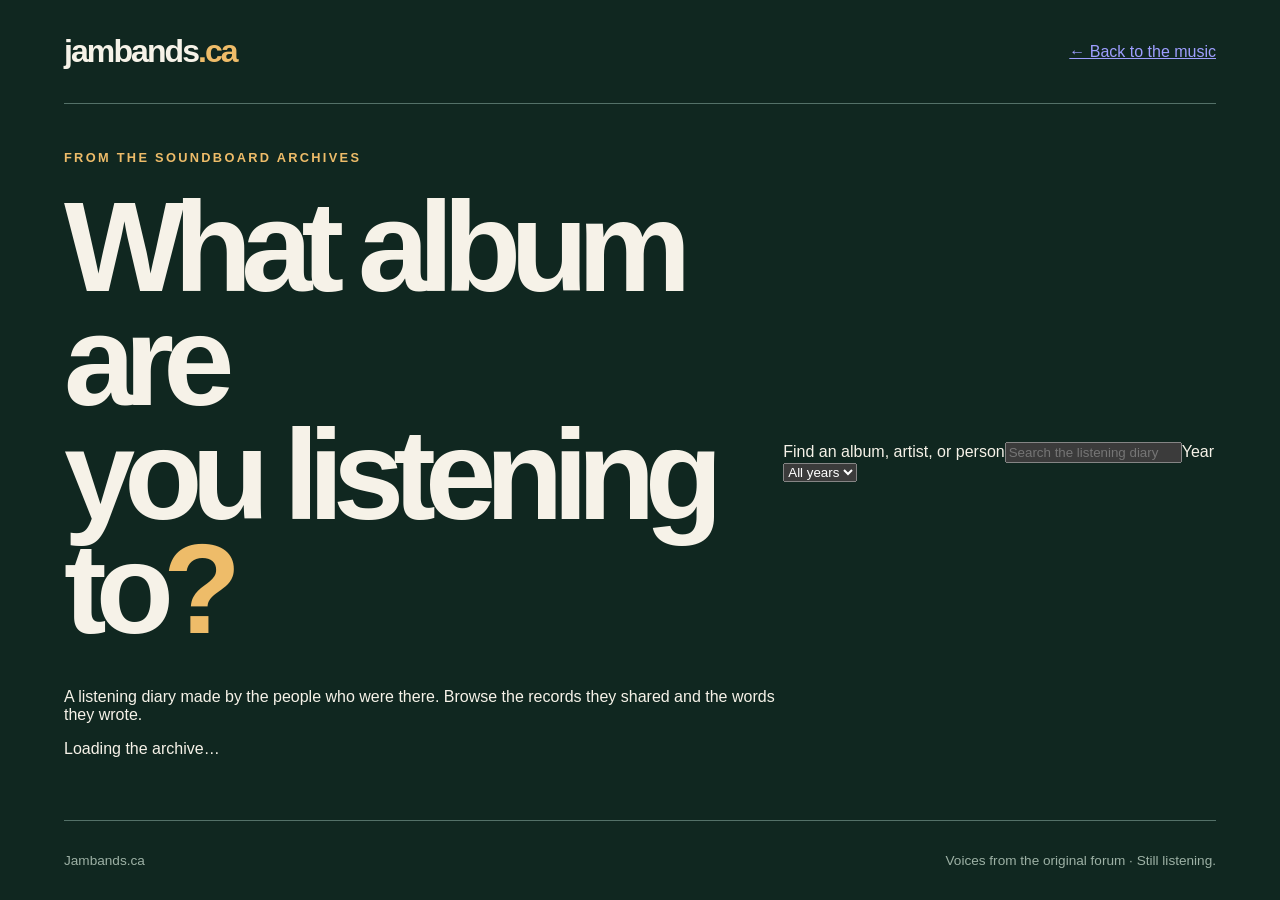
==== albums.html @ 6e94aabf "Draft album listening archive page" ====
<!doctype html>
<html lang="en">
<head>
  <meta charset="utf-8">
  <meta name="viewport" content="width=device-width, initial-scale=1">
  <meta name="theme-color" content="#102720">
  <meta name="description" content="Albums shared by the Jambands.ca community over the years.">
  <title>What album are you listening to? · Jambands.ca</title>
  <link rel="stylesheet" href="style.css">
  <link rel="stylesheet" href="albums.css">
  <script src="albums.js" defer></script>
</head>
<body>
  <div class="page">
    <header class="masthead"><a class="wordmark" href="./" aria-label="Jambands.ca home">jambands<span>.ca</span></a><a class="back-link" href="./">← Back to the music</a></header>
    <main class="album-page">
      <div class="album-heading"><p class="eyebrow">From the Soundboard archives</p><h1>What album are<br>you listening to<span class="period">?</span></h1><p class="album-intro">A listening diary made by the people who were there. Browse the records they shared and the words they wrote.</p><p id="album-status" class="album-status" role="status">Loading the archive…</p></div>
      <div class="album-controls"><label for="album-search">Find an album, artist, or person</label><input id="album-search" type="search" placeholder="Search the listening diary" autocomplete="off"><label for="album-year">Year</label><select id="album-year"><option value="">All years</option></select></div>
      <div id="album-list" class="album-list" aria-live="polite"></div>
      <button id="album-more" class="album-more" type="button" hidden>Show more albums</button>
    </main>
    <footer><span>Jambands.ca</span><span>Voices from the original forum · Still listening.</span></footer>
  </div>
</body>
</html>
---- style.css ----
:root {
  color-scheme: dark;
  font-family: Arial, Helvetica, sans-serif;
  background: #102720;
  color: #f6f2e8;
}
* { box-sizing: border-box; }
html { min-width: 320px; }
body { margin: 0; }
.page { min-height: 100vh; display: flex; flex-direction: column; max-width: 1600px; margin: auto; padding: 0 clamp(22px, 5vw, 80px); }
.masthead { height: 104px; flex: none; display: flex; align-items: center; justify-content: space-between; border-bottom: 1px solid #547168; }
.wordmark { color: #f6f2e8; text-decoration: none; font-weight: 900; font-size: clamp(1.5rem, 3vw, 2rem); letter-spacing: -.06em; }
.wordmark span { color: #eebc69; }
.header-note { color: #b9c8bd; font-size: .9rem; letter-spacing: .02em; }
main { flex: 1; display: flex; align-items: center; }
.hero { width: 100%; display: grid; grid-template-columns: minmax(0, 1.1fr) minmax(0, .9fr); grid-template-areas: 'top top' 'copy art' 'bottom bottom'; align-items: center; column-gap: 6vw; row-gap: clamp(22px, 3vw, 42px); padding: 24px 0 38px; }
.hero-copy { grid-area: copy; }
.eyebrow { text-transform: uppercase; color: #eebc69; font-size: .8rem; letter-spacing: .18em; font-weight: 700; margin: 0 0 25px; }
h1 { font-size: clamp(4.5rem, 10vw, 10rem); line-height: .89; letter-spacing: -.085em; margin: 0 0 42px; font-weight: 900; }
.period { color: #eebc69; }
.intro { font-size: clamp(1.1rem, 1.7vw, 1.45rem); line-height: 1.55; max-width: 37rem; color: #d9e2d9; margin: 0; }
.closing { font-size: 1.1rem; color: #eebc69; font-weight: 700; margin: 28px 0 0; }
.artist-cloud { display: flex; flex-wrap: wrap; align-items: center; justify-content: space-around; gap: clamp(10px, 1.5vw, 24px) clamp(15px, 2vw, 34px); padding: 10px 0; pointer-events: none; }
.artist-cloud-top { grid-area: top; }
.artist-cloud-bottom { grid-area: bottom; }
.artist { display: block; font-size: var(--size); line-height: 1; letter-spacing: -.065em; font-weight: 900; white-space: nowrap; color: #789681; opacity: .75; text-shadow: 0 8px 22px #071b15; }
.artist:nth-child(4n + 2) { color: #b39a6c; }
.artist:nth-child(5n + 3) { color: #9eaf9a; }
.art { grid-area: art; min-height: 450px; display: grid; place-items: center; position: relative; }
.record { position: relative; width: min(34vw, 420px); height: min(34vw, 420px); min-width: 315px; min-height: 315px; border-radius: 50%; background: repeating-radial-gradient(circle at 50% 50%, #17231f 0 3px, #26332d 4px 5px, #121e1b 6px 9px); border: 12px solid #18221e; box-shadow: 20px 25px 0 #0a1b16, 25px 35px 45px #081a15; display: grid; place-items: center; transform: rotate(-13deg); }
.record-ring { position: absolute; width: 81%; height: 81%; border: 1px solid #657069; border-radius: 50%; opacity: .5; }
.record-label { width: 37%; height: 37%; border-radius: 50%; background: #eebc69; color: #102720; display: flex; flex-direction: column; align-items: center; justify-content: center; border: 7px solid #d7a85c; text-align: center; font-weight: 900; font-size: clamp(.7rem, 1.15vw, 1rem); line-height: 1.1; letter-spacing: -.025em; padding: 7px; }
.record-label { position: relative; z-index: 1; text-decoration: none; cursor: pointer; }
.record-label:hover { background: #f8cd86; }
.record-label:focus-visible { outline: 4px solid #f6f2e8; outline-offset: 5px; }
.record-label:after { content: ''; width: 6px; height: 6px; background: #102720; border-radius: 50%; margin-top: 9px; }
.art-caption { position: absolute; bottom: -24px; right: 0; font-size: .7rem; letter-spacing: .22em; color: #9db1a5; }
footer { min-height: 80px; border-top: 1px solid #547168; display: flex; gap: 24px; align-items: center; justify-content: space-between; color: #9db1a5; font-size: .85rem; }
footer span:last-child { text-align: right; }
@media (max-width: 1050px) {
  .hero { grid-template-columns: 1fr; grid-template-areas: 'top' 'copy' 'art' 'bottom'; row-gap: 30px; padding: 28px 0 44px; }
  .hero-copy { max-width: 700px; }
  .art { min-height: 340px; }
  .record { width: 290px; height: 290px; min-width: 0; min-height: 0; }
  .record-label { font-size: .85rem; }
  .art-caption { bottom: -15px; }
}
@media (max-width: 600px) {
  .masthead { height: 82px; }
  .header-note { display: none; }
  .hero { row-gap: 34px; padding: 24px 0 44px; }
  h1 { font-size: clamp(4.2rem, 16vw, 7rem); margin-bottom: 32px; }
  .artist-cloud { justify-content: flex-start; gap: 12px 16px; padding: 0; }
  .artist { font-size: clamp(.65rem, calc(var(--size) * .75), 2.45rem); white-space: normal; overflow-wrap: anywhere; max-width: 100%; }
  .art { min-height: 300px; }
  .record { width: 245px; height: 245px; }
  .record-label { font-size: .65rem; padding: 4px; }
  .record-label:after { width: 5px; height: 5px; margin-top: 5px; }
  .art-caption { bottom: -5px; font-size: .6rem; }
  footer { font-size: .75rem; align-items: flex-start; flex-direction: column; justify-content: center; gap: 7px; padding: 15px 0; }
  footer span:last-child { text-align: left; }
}
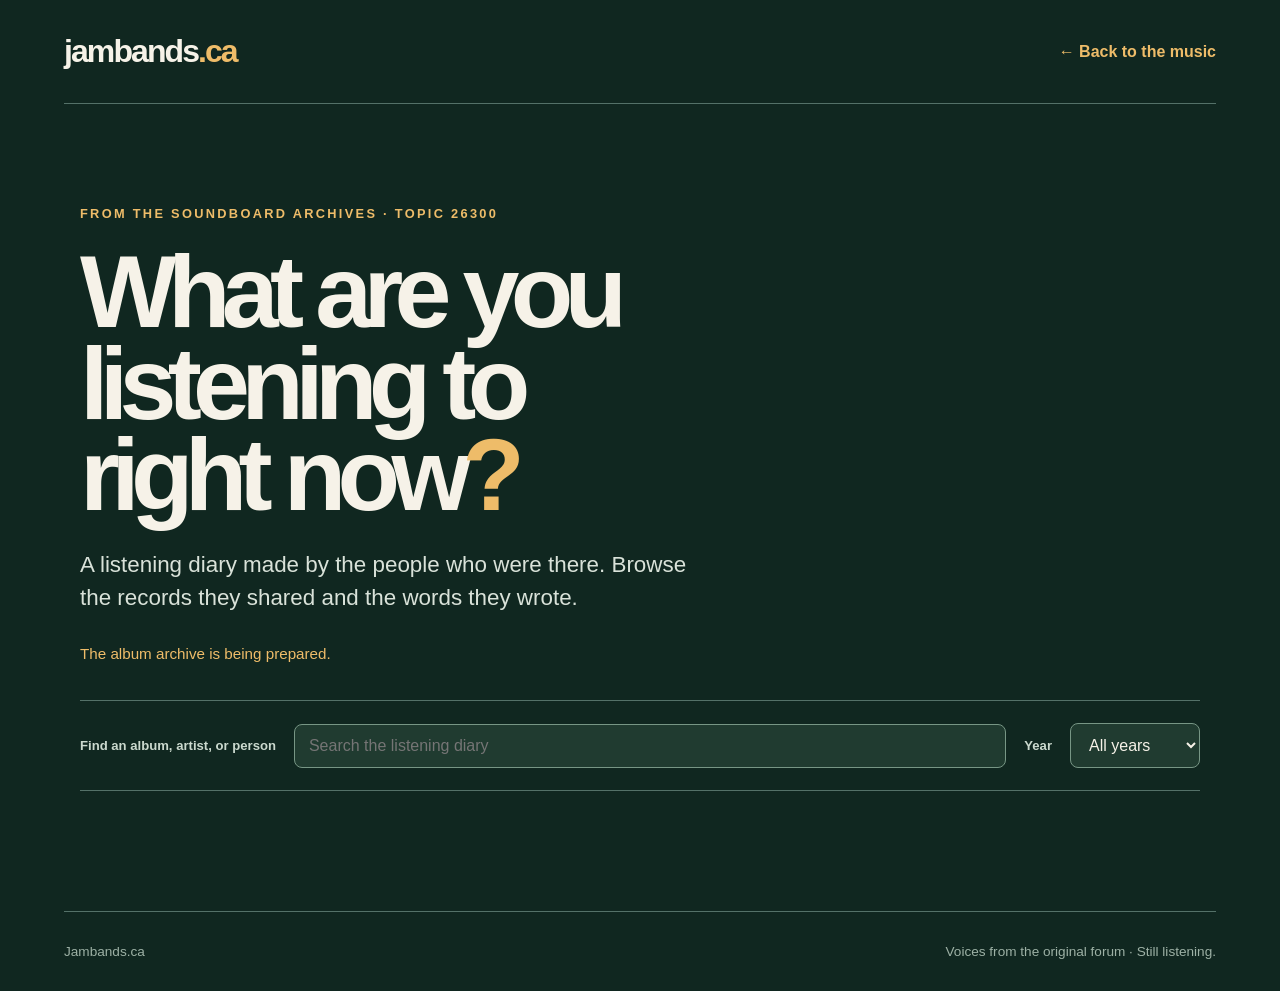
==== commit 57c7bd40: "Identify album page with Soundboard topic 26300" ====
--- a/albums.html
+++ b/albums.html
@@ -5,7 +5,7 @@
   <meta name="viewport" content="width=device-width, initial-scale=1">
   <meta name="theme-color" content="#102720">
   <meta name="description" content="Albums shared by the Jambands.ca community over the years.">
-  <title>What album are you listening to? · Jambands.ca</title>
+  <title>What are you listening to right now? · Jambands.ca</title>
   <link rel="stylesheet" href="style.css">
   <link rel="stylesheet" href="albums.css">
   <script src="albums.js" defer></script>
@@ -14,7 +14,7 @@
   <div class="page">
     <header class="masthead"><a class="wordmark" href="./" aria-label="Jambands.ca home">jambands<span>.ca</span></a><a class="back-link" href="./">← Back to the music</a></header>
     <main class="album-page">
-      <div class="album-heading"><p class="eyebrow">From the Soundboard archives</p><h1>What album are<br>you listening to<span class="period">?</span></h1><p class="album-intro">A listening diary made by the people who were there. Browse the records they shared and the words they wrote.</p><p id="album-status" class="album-status" role="status">Loading the archive…</p></div>
+      <div class="album-heading"><p class="eyebrow">From the Soundboard archives · Topic 26300</p><h1>What are you<br>listening to<br>right now<span class="period">?</span></h1><p class="album-intro">A listening diary made by the people who were there. Browse the records they shared and the words they wrote.</p><p id="album-status" class="album-status" role="status">Loading the archive…</p></div>
       <div class="album-controls"><label for="album-search">Find an album, artist, or person</label><input id="album-search" type="search" placeholder="Search the listening diary" autocomplete="off"><label for="album-year">Year</label><select id="album-year"><option value="">All years</option></select></div>
       <div id="album-list" class="album-list" aria-live="polite"></div>
       <button id="album-more" class="album-more" type="button" hidden>Show more albums</button>
--- a/albums.css
+++ b/albums.css
@@ -0,0 +1,24 @@
+.back-link { color: #eebc69; text-decoration: none; font-weight: 700; }
+.back-link:hover, .back-link:focus-visible { text-decoration: underline; }
+.album-page { display: block; width: 100%; max-width: 1120px; margin: 0 auto; padding: clamp(48px, 8vw, 110px) 0 95px; }
+.album-heading { max-width: 820px; }
+.album-heading h1 { font-size: clamp(3.6rem, 8vw, 7.5rem); margin-bottom: 28px; }
+.album-intro { color: #d9e2d9; font-size: clamp(1.15rem, 2vw, 1.4rem); line-height: 1.5; max-width: 40rem; }
+.album-status { color: #eebc69; font-size: .95rem; margin: 30px 0 0; }
+.album-controls { display: flex; flex-wrap: wrap; gap: 12px 18px; align-items: center; border-top: 1px solid #547168; border-bottom: 1px solid #547168; padding: 22px 0; margin: 38px 0 25px; }
+.album-controls label { font-size: .82rem; color: #cbd9ce; font-weight: 700; }
+.album-controls input, .album-controls select { background: #203b30; color: #f6f2e8; border: 1px solid #779685; border-radius: 8px; font: inherit; padding: 12px 14px; }
+.album-controls input { flex: 1 1 280px; min-width: 0; }
+.album-controls select { min-width: 130px; }
+.album-controls :focus-visible, .album-more:focus-visible { outline: 3px solid #eebc69; outline-offset: 3px; }
+.album-list { display: grid; grid-template-columns: repeat(2, minmax(0, 1fr)); gap: 18px; }
+.album-card { position: relative; min-width: 0; padding: 26px 27px 25px 42px; background: #193329; border: 1px solid #3d6150; border-radius: 5px 14px 14px 5px; overflow-wrap: anywhere; }
+.album-card:before { content: ''; position: absolute; inset: 0 auto 0 0; width: 10px; background: linear-gradient(#eebc69, #a87949); }
+.album-card h2 { margin: 6px 0 0; color: #f6f2e8; font-size: clamp(1.35rem, 2.1vw, 1.9rem); line-height: 1.12; letter-spacing: -.035em; }
+.album-artist { color: #eebc69; font-weight: 800; font-size: .85rem; text-transform: uppercase; letter-spacing: .08em; margin: 0; }
+.album-comment { color: #d9e2d9; line-height: 1.55; margin: 19px 0 25px; white-space: pre-line; }
+.album-meta { display: flex; justify-content: space-between; align-items: baseline; gap: 12px; color: #a9beae; font-size: .87rem; margin-top: 20px; }
+.album-meta strong { color: #e8eee5; }
+.album-more { display: block; margin: 34px auto 0; padding: 14px 24px; border: 1px solid #eebc69; border-radius: 6px; color: #102720; background: #eebc69; font: inherit; font-weight: 800; cursor: pointer; }
+.album-more[hidden] { display: none; }
+@media (max-width: 700px) { .album-list { grid-template-columns: 1fr; } .album-page { padding: 54px 0 70px; } .album-controls label[for="album-search"] { flex-basis: 100%; } }
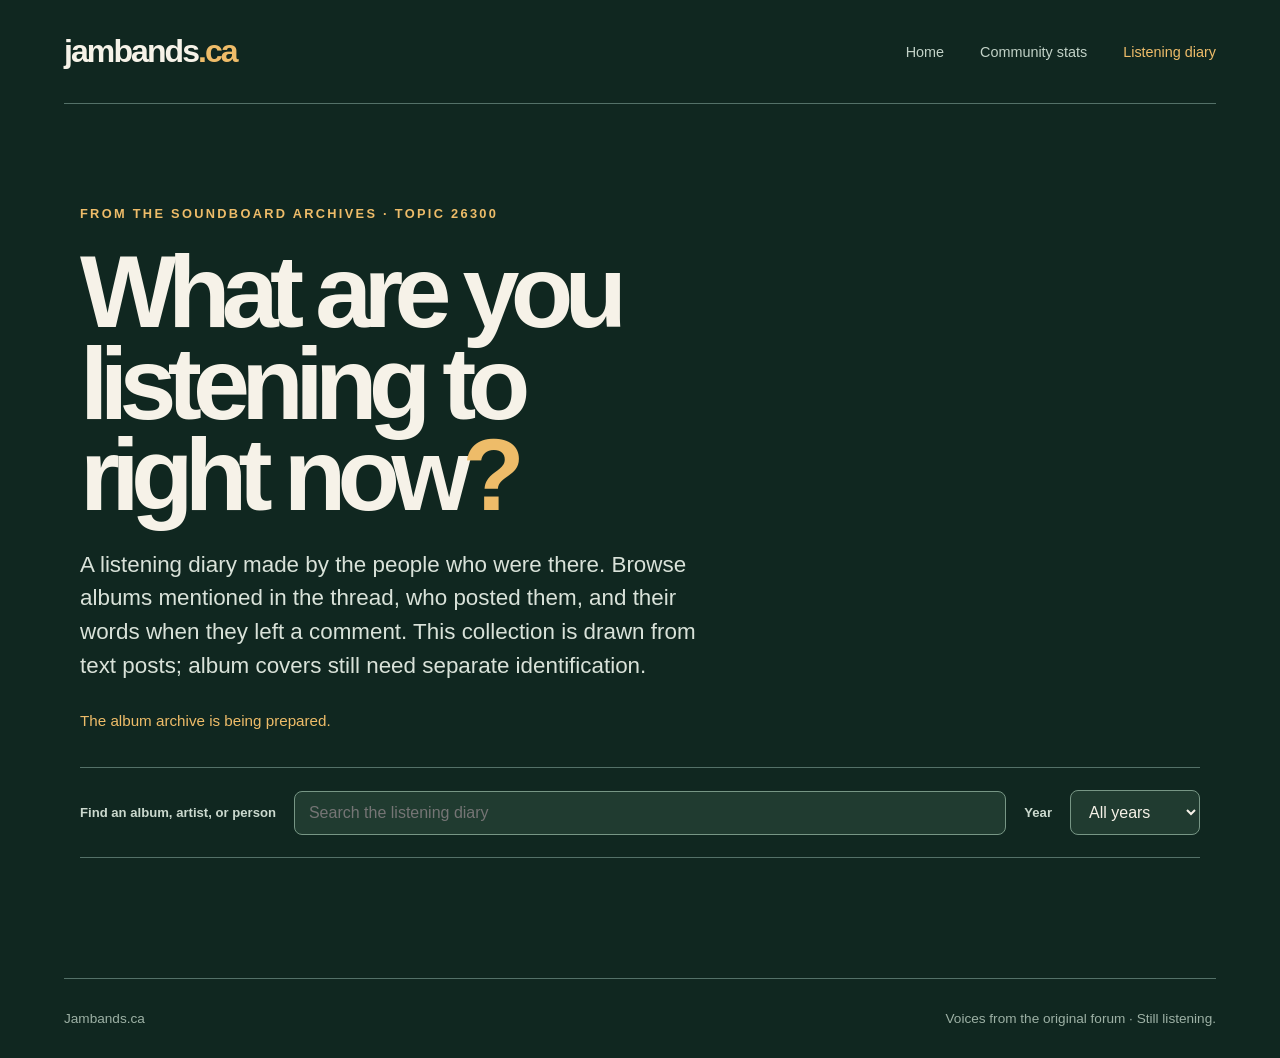
==== commit 9bbdb754: "Build searchable album listening diary" ====
--- a/albums.html
+++ b/albums.html
@@ -12,9 +12,9 @@
 </head>
 <body>
   <div class="page">
-    <header class="masthead"><a class="wordmark" href="./" aria-label="Jambands.ca home">jambands<span>.ca</span></a><a class="back-link" href="./">← Back to the music</a></header>
+    <header class="masthead"><a class="wordmark" href="./" aria-label="Jambands.ca home">jambands<span>.ca</span></a><nav aria-label="Main navigation"><a href="./">Home</a><a href="community.html">Community stats</a><a href="albums.html" aria-current="page">Listening diary</a></nav></header>
     <main class="album-page">
-      <div class="album-heading"><p class="eyebrow">From the Soundboard archives · Topic 26300</p><h1>What are you<br>listening to<br>right now<span class="period">?</span></h1><p class="album-intro">A listening diary made by the people who were there. Browse the records they shared and the words they wrote.</p><p id="album-status" class="album-status" role="status">Loading the archive…</p></div>
+      <div class="album-heading"><p class="eyebrow">From the Soundboard archives · Topic 26300</p><h1>What are you<br>listening to<br>right now<span class="period">?</span></h1><p class="album-intro">A listening diary made by the people who were there. Browse albums mentioned in the thread, who posted them, and their words when they left a comment. This collection is drawn from text posts; album covers still need separate identification.</p><p id="album-status" class="album-status" role="status">Loading the archive…</p></div>
       <div class="album-controls"><label for="album-search">Find an album, artist, or person</label><input id="album-search" type="search" placeholder="Search the listening diary" autocomplete="off"><label for="album-year">Year</label><select id="album-year"><option value="">All years</option></select></div>
       <div id="album-list" class="album-list" aria-live="polite"></div>
       <button id="album-more" class="album-more" type="button" hidden>Show more albums</button>
--- a/style.css
+++ b/style.css
@@ -11,6 +11,9 @@
 .masthead { height: 104px; flex: none; display: flex; align-items: center; justify-content: space-between; border-bottom: 1px solid #547168; }
 .wordmark { color: #f6f2e8; text-decoration: none; font-weight: 900; font-size: clamp(1.5rem, 3vw, 2rem); letter-spacing: -.06em; }
 .wordmark span { color: #eebc69; }
+.masthead nav { display: flex; gap: clamp(16px, 3vw, 36px); }
+.masthead nav a { color: #c2d2c7; text-decoration: none; font-size: .9rem; }
+.masthead nav a[aria-current], .masthead nav a:hover { color: #eebc69; }
 .header-note { color: #b9c8bd; font-size: .9rem; letter-spacing: .02em; }
 main { flex: 1; display: flex; align-items: center; }
 .hero { width: 100%; display: grid; grid-template-columns: minmax(0, 1.1fr) minmax(0, .9fr); grid-template-areas: 'top top' 'copy art' 'bottom bottom'; align-items: center; column-gap: 6vw; row-gap: clamp(22px, 3vw, 42px); padding: 24px 0 38px; }
@@ -30,9 +33,6 @@
 .record { position: relative; width: min(34vw, 420px); height: min(34vw, 420px); min-width: 315px; min-height: 315px; border-radius: 50%; background: repeating-radial-gradient(circle at 50% 50%, #17231f 0 3px, #26332d 4px 5px, #121e1b 6px 9px); border: 12px solid #18221e; box-shadow: 20px 25px 0 #0a1b16, 25px 35px 45px #081a15; display: grid; place-items: center; transform: rotate(-13deg); }
 .record-ring { position: absolute; width: 81%; height: 81%; border: 1px solid #657069; border-radius: 50%; opacity: .5; }
 .record-label { width: 37%; height: 37%; border-radius: 50%; background: #eebc69; color: #102720; display: flex; flex-direction: column; align-items: center; justify-content: center; border: 7px solid #d7a85c; text-align: center; font-weight: 900; font-size: clamp(.7rem, 1.15vw, 1rem); line-height: 1.1; letter-spacing: -.025em; padding: 7px; }
-.record-label { position: relative; z-index: 1; text-decoration: none; cursor: pointer; }
-.record-label:hover { background: #f8cd86; }
-.record-label:focus-visible { outline: 4px solid #f6f2e8; outline-offset: 5px; }
 .record-label:after { content: ''; width: 6px; height: 6px; background: #102720; border-radius: 50%; margin-top: 9px; }
 .art-caption { position: absolute; bottom: -24px; right: 0; font-size: .7rem; letter-spacing: .22em; color: #9db1a5; }
 footer { min-height: 80px; border-top: 1px solid #547168; display: flex; gap: 24px; align-items: center; justify-content: space-between; color: #9db1a5; font-size: .85rem; }
@@ -46,7 +46,9 @@
   .art-caption { bottom: -15px; }
 }
 @media (max-width: 600px) {
-  .masthead { height: 82px; }
+  .masthead { height: auto; min-height: 82px; flex-wrap: wrap; gap: 12px; padding: 18px 0; }
+  .masthead nav { width: 100%; justify-content: space-between; gap: 8px; }
+  .masthead nav a { font-size: .77rem; }
   .header-note { display: none; }
   .hero { row-gap: 34px; padding: 24px 0 44px; }
   h1 { font-size: clamp(4.2rem, 16vw, 7rem); margin-bottom: 32px; }
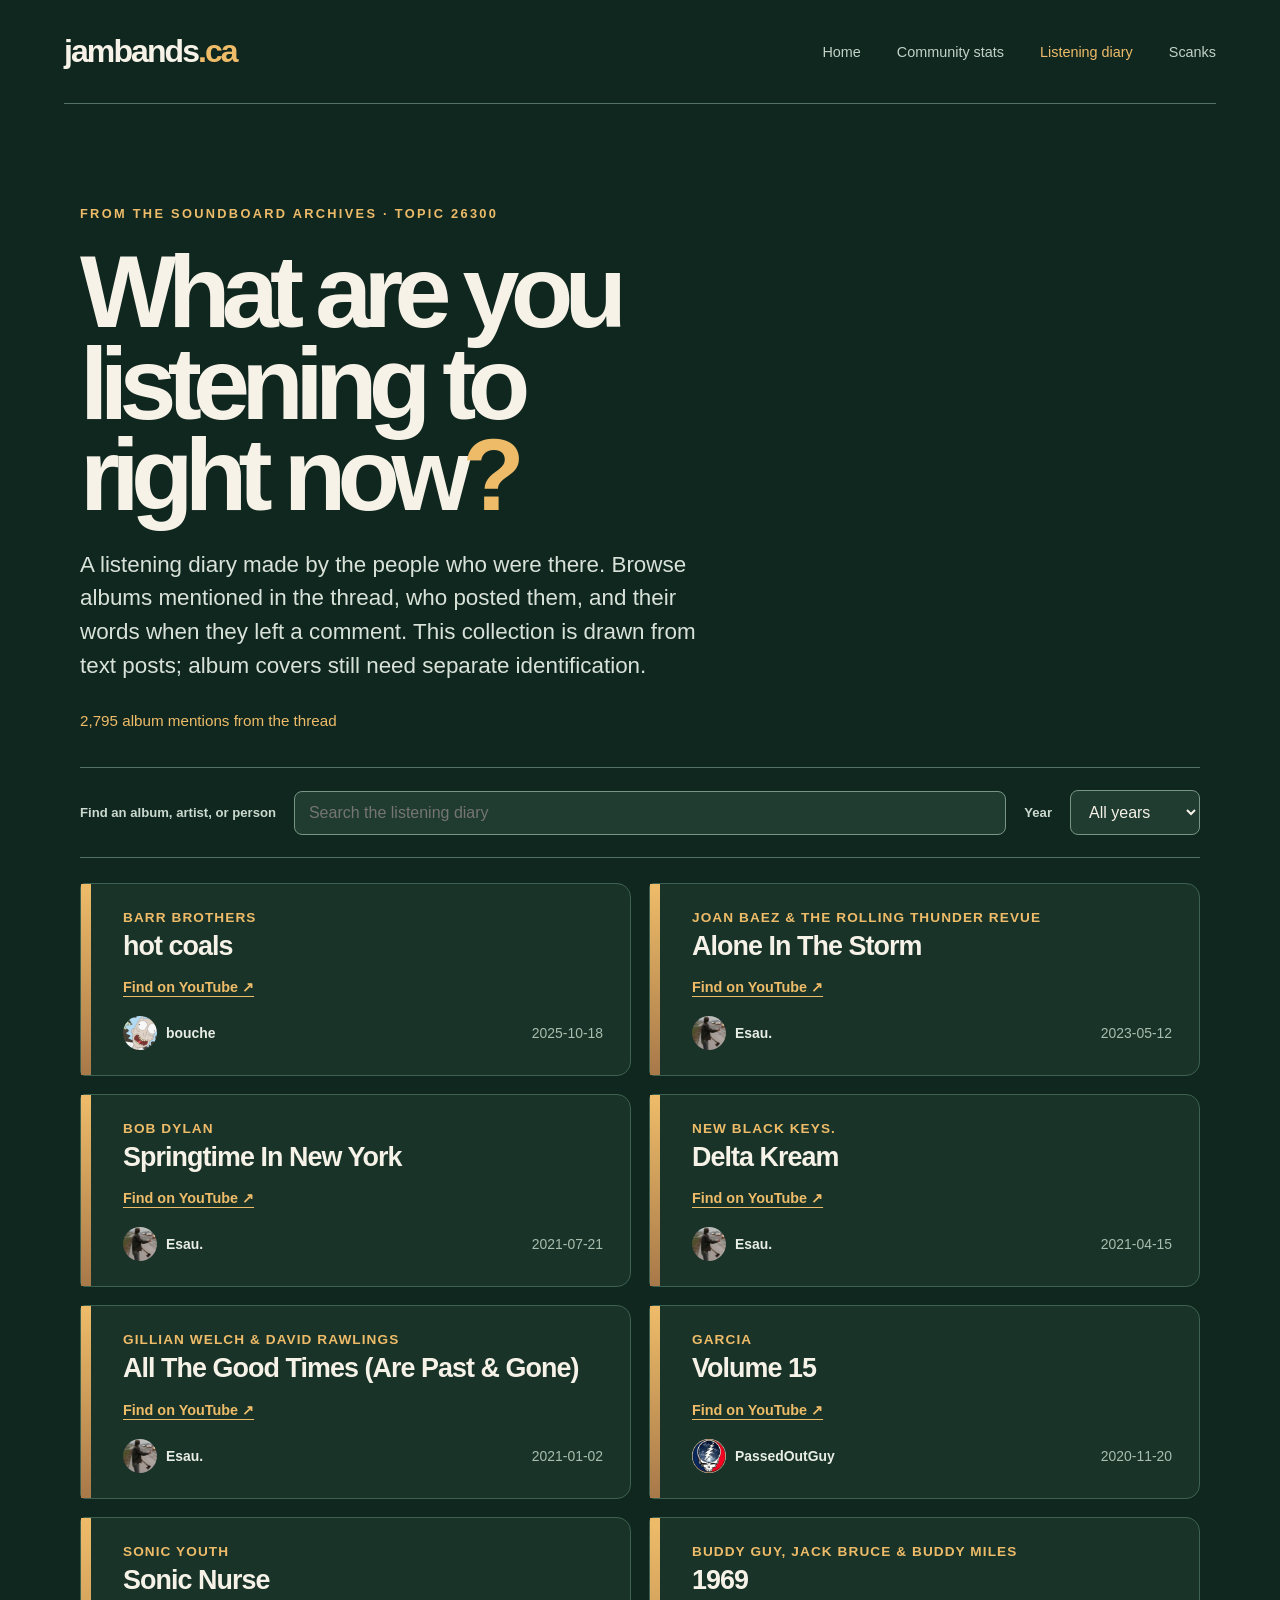
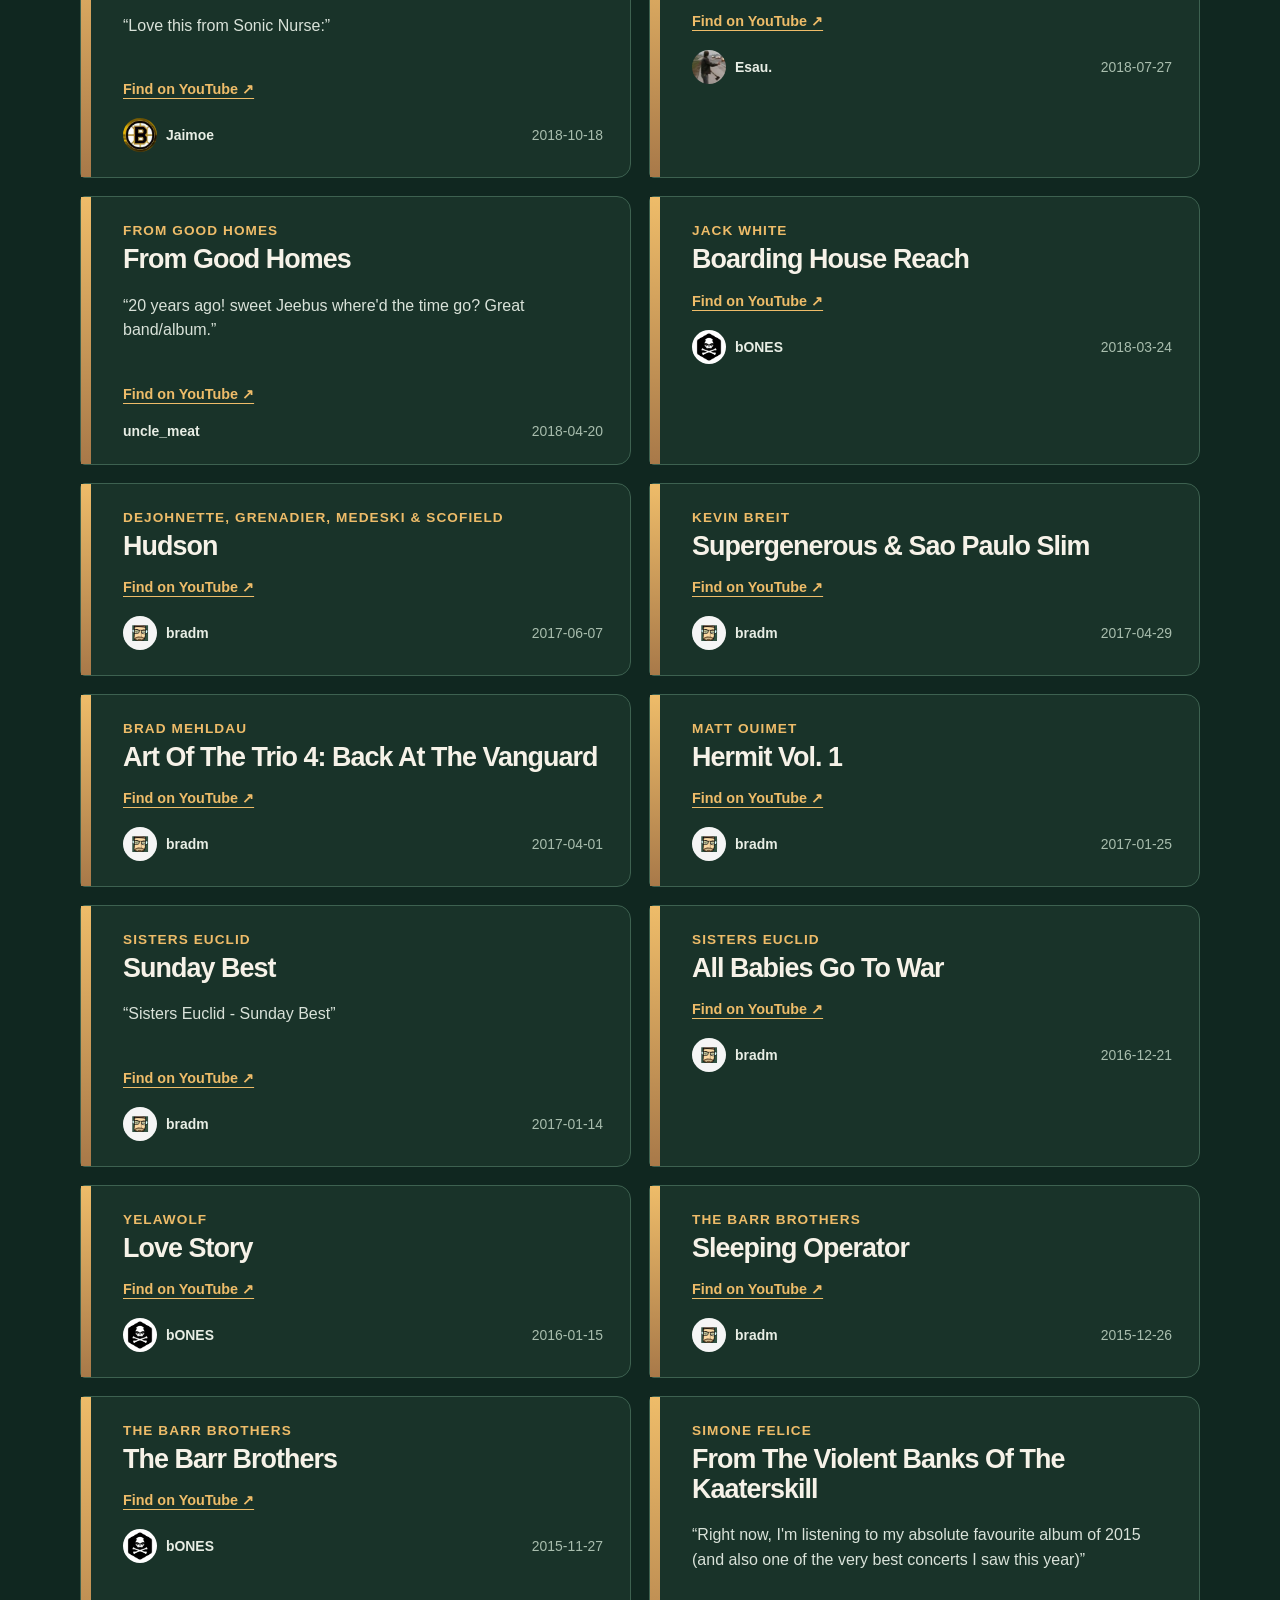
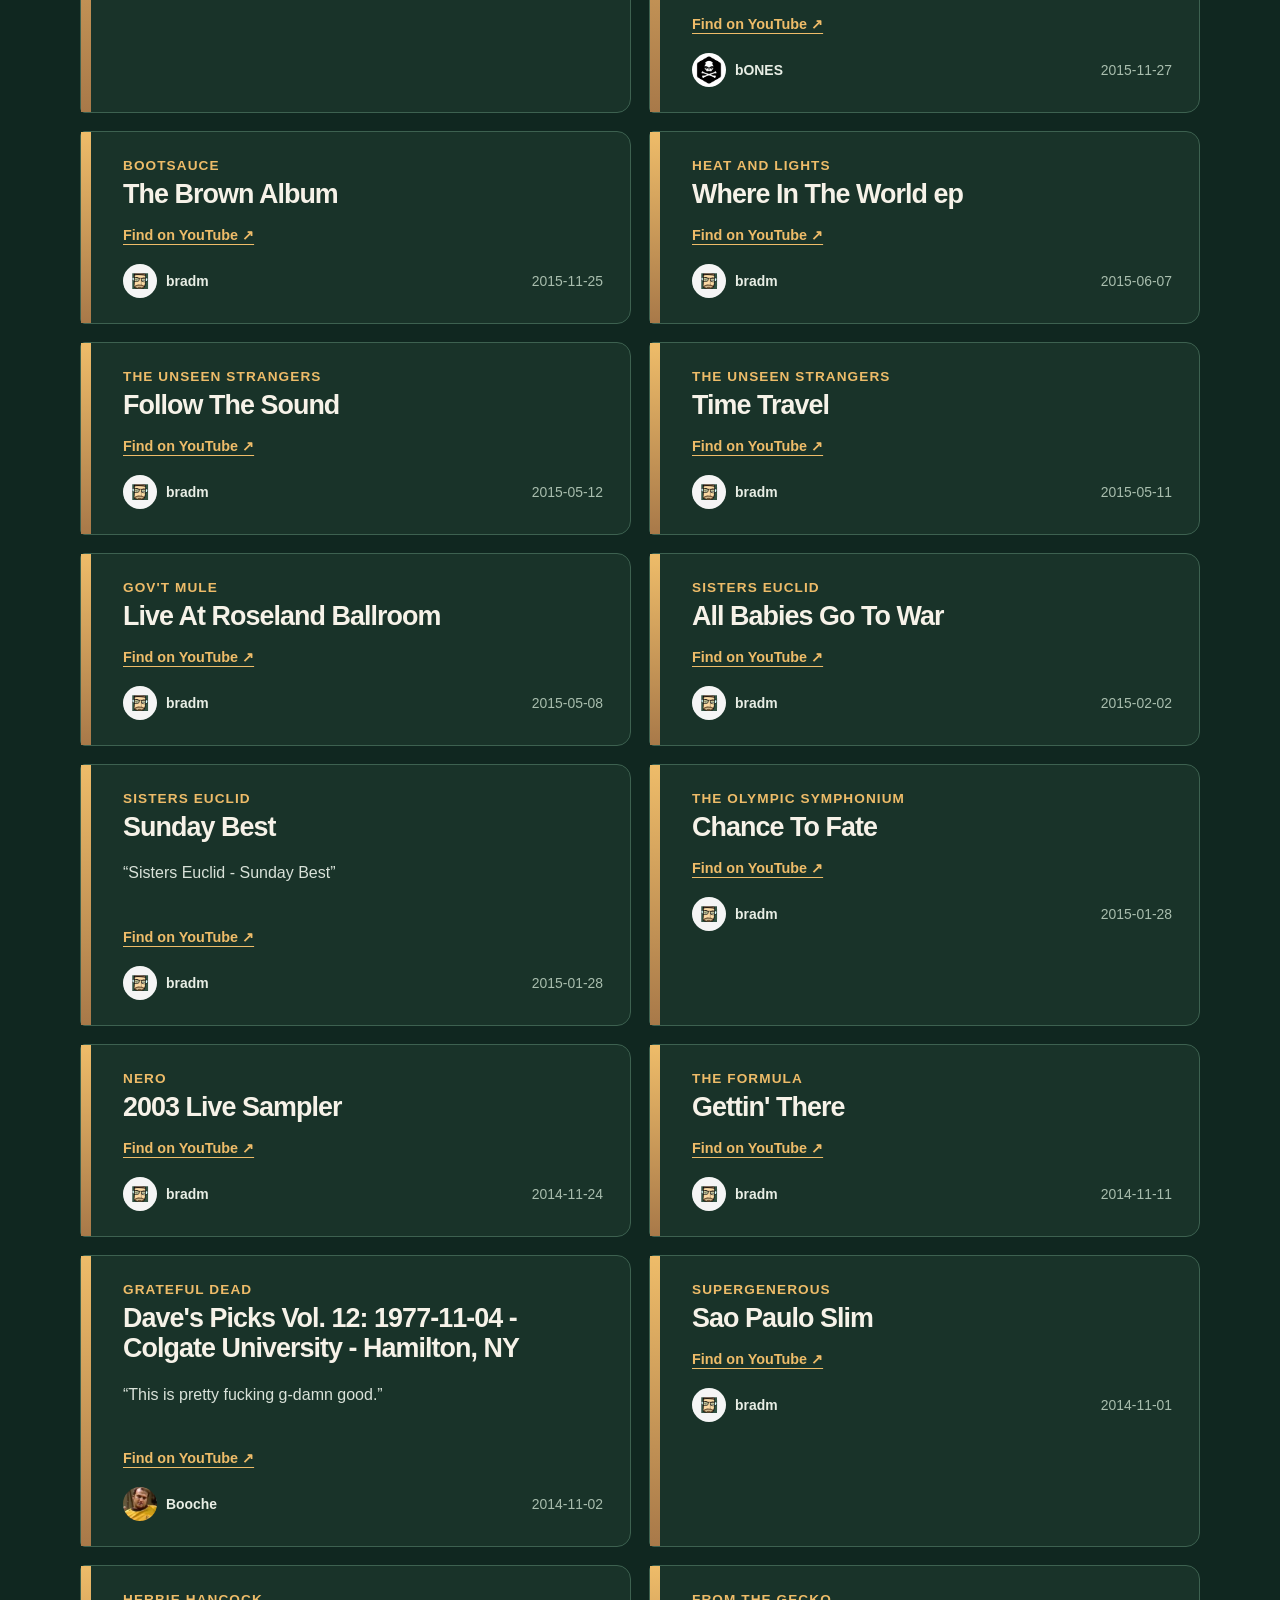
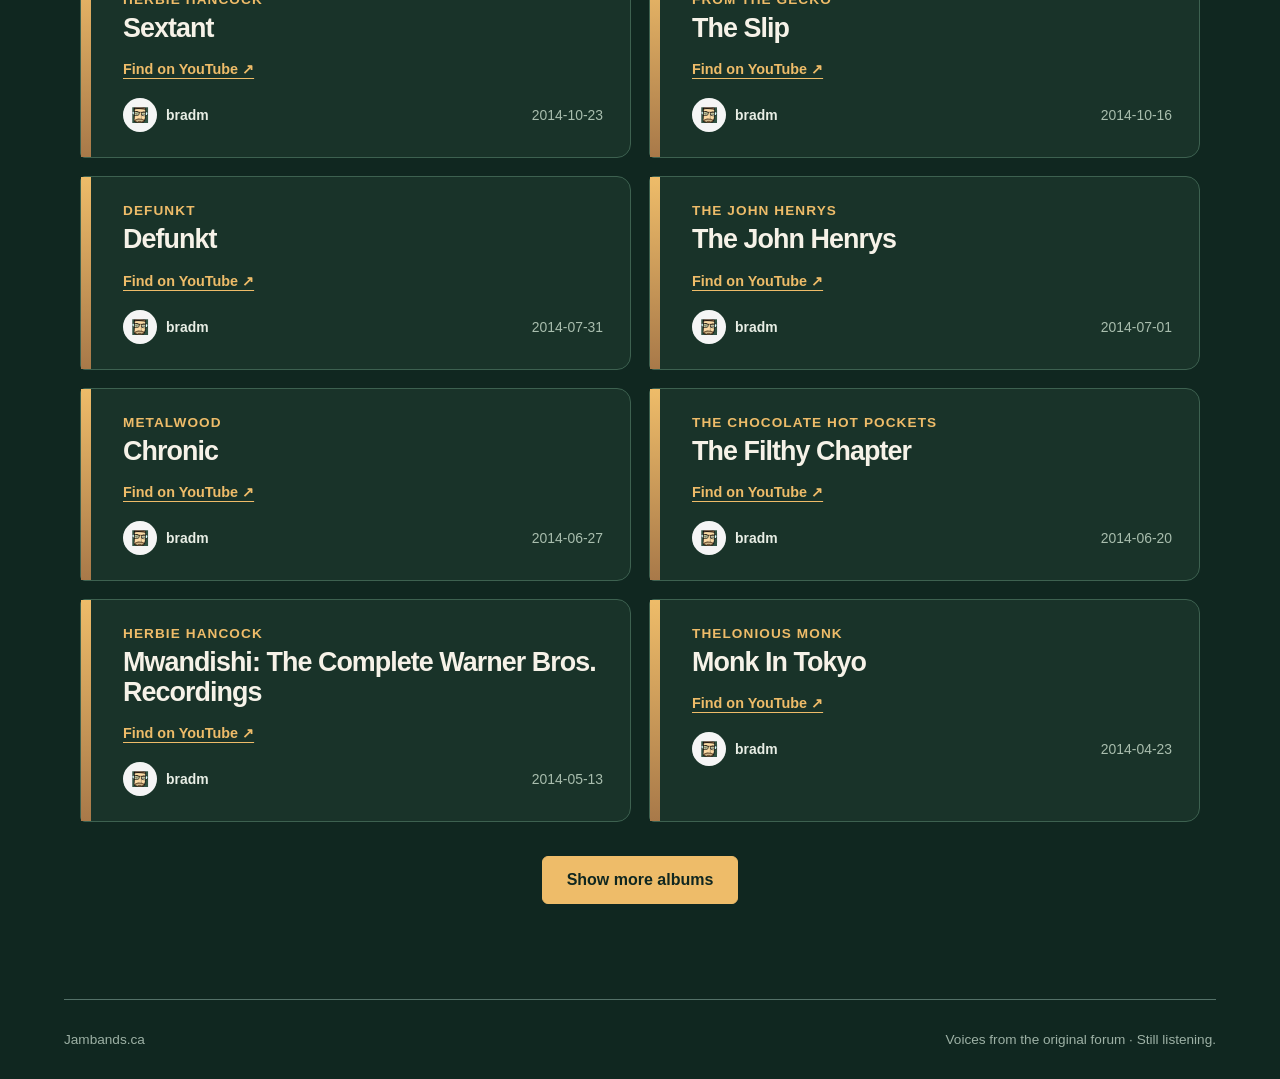
==== commit ce4758d1: "Add Who's the Scank avatar memory game" ====
--- a/albums.html
+++ b/albums.html
@@ -12,7 +12,7 @@
 </head>
 <body>
   <div class="page">
-    <header class="masthead"><a class="wordmark" href="./" aria-label="Jambands.ca home">jambands<span>.ca</span></a><nav aria-label="Main navigation"><a href="./">Home</a><a href="community.html">Community stats</a><a href="albums.html" aria-current="page">Listening diary</a></nav></header>
+    <header class="masthead"><a class="wordmark" href="./" aria-label="Jambands.ca home">jambands<span>.ca</span></a><nav aria-label="Main navigation"><a href="./">Home</a><a href="community.html">Community stats</a><a href="albums.html" aria-current="page">Listening diary</a><a href="scanks.html">Scanks</a></nav></header>
     <main class="album-page">
       <div class="album-heading"><p class="eyebrow">From the Soundboard archives · Topic 26300</p><h1>What are you<br>listening to<br>right now<span class="period">?</span></h1><p class="album-intro">A listening diary made by the people who were there. Browse albums mentioned in the thread, who posted them, and their words when they left a comment. This collection is drawn from text posts; album covers still need separate identification.</p><p id="album-status" class="album-status" role="status">Loading the archive…</p></div>
       <div class="album-controls"><label for="album-search">Find an album, artist, or person</label><input id="album-search" type="search" placeholder="Search the listening diary" autocomplete="off"><label for="album-year">Year</label><select id="album-year"><option value="">All years</option></select></div>
--- a/style.css
+++ b/style.css
@@ -33,6 +33,9 @@
 .record { position: relative; width: min(34vw, 420px); height: min(34vw, 420px); min-width: 315px; min-height: 315px; border-radius: 50%; background: repeating-radial-gradient(circle at 50% 50%, #17231f 0 3px, #26332d 4px 5px, #121e1b 6px 9px); border: 12px solid #18221e; box-shadow: 20px 25px 0 #0a1b16, 25px 35px 45px #081a15; display: grid; place-items: center; transform: rotate(-13deg); }
 .record-ring { position: absolute; width: 81%; height: 81%; border: 1px solid #657069; border-radius: 50%; opacity: .5; }
 .record-label { width: 37%; height: 37%; border-radius: 50%; background: #eebc69; color: #102720; display: flex; flex-direction: column; align-items: center; justify-content: center; border: 7px solid #d7a85c; text-align: center; font-weight: 900; font-size: clamp(.7rem, 1.15vw, 1rem); line-height: 1.1; letter-spacing: -.025em; padding: 7px; }
+.record-label { position: relative; z-index: 1; text-decoration: none; cursor: pointer; }
+.record-label:hover { background: #f8cd86; }
+.record-label:focus-visible { outline: 4px solid #f6f2e8; outline-offset: 5px; }
 .record-label:after { content: ''; width: 6px; height: 6px; background: #102720; border-radius: 50%; margin-top: 9px; }
 .art-caption { position: absolute; bottom: -24px; right: 0; font-size: .7rem; letter-spacing: .22em; color: #9db1a5; }
 footer { min-height: 80px; border-top: 1px solid #547168; display: flex; gap: 24px; align-items: center; justify-content: space-between; color: #9db1a5; font-size: .85rem; }
@@ -47,7 +50,7 @@
 }
 @media (max-width: 600px) {
   .masthead { height: auto; min-height: 82px; flex-wrap: wrap; gap: 12px; padding: 18px 0; }
-  .masthead nav { width: 100%; justify-content: space-between; gap: 8px; }
+  .masthead nav { width: 100%; flex-wrap: wrap; justify-content: flex-start; gap: 8px 18px; }
   .masthead nav a { font-size: .77rem; }
   .header-note { display: none; }
   .hero { row-gap: 34px; padding: 24px 0 44px; }
--- a/albums.css
+++ b/albums.css
@@ -17,8 +17,13 @@
 .album-card h2 { margin: 6px 0 0; color: #f6f2e8; font-size: clamp(1.35rem, 2.1vw, 1.9rem); line-height: 1.12; letter-spacing: -.035em; }
 .album-artist { color: #eebc69; font-weight: 800; font-size: .85rem; text-transform: uppercase; letter-spacing: .08em; margin: 0; }
 .album-comment { color: #d9e2d9; line-height: 1.55; margin: 19px 0 25px; white-space: pre-line; }
-.album-meta { display: flex; justify-content: space-between; align-items: baseline; gap: 12px; color: #a9beae; font-size: .87rem; margin-top: 20px; }
+.album-youtube { display: inline-block; margin-top: 18px; color: #eebc69; font-size: .9rem; font-weight: 700; text-underline-offset: 4px; }
+.album-youtube:hover { color: #f8cd86; }
+.album-youtube:focus-visible { outline: 3px solid #eebc69; outline-offset: 4px; }
+.album-meta { display: flex; justify-content: space-between; align-items: center; gap: 12px; color: #a9beae; font-size: .87rem; margin-top: 20px; }
 .album-meta strong { color: #e8eee5; }
+.album-poster { display: inline-flex; align-items: center; gap: 9px; min-width: 0; }
+.album-avatar { width: 34px; height: 34px; object-fit: cover; border-radius: 50%; flex: none; background: #315242; }
 .album-more { display: block; margin: 34px auto 0; padding: 14px 24px; border: 1px solid #eebc69; border-radius: 6px; color: #102720; background: #eebc69; font: inherit; font-weight: 800; cursor: pointer; }
 .album-more[hidden] { display: none; }
 @media (max-width: 700px) { .album-list { grid-template-columns: 1fr; } .album-page { padding: 54px 0 70px; } .album-controls label[for="album-search"] { flex-basis: 100%; } }
